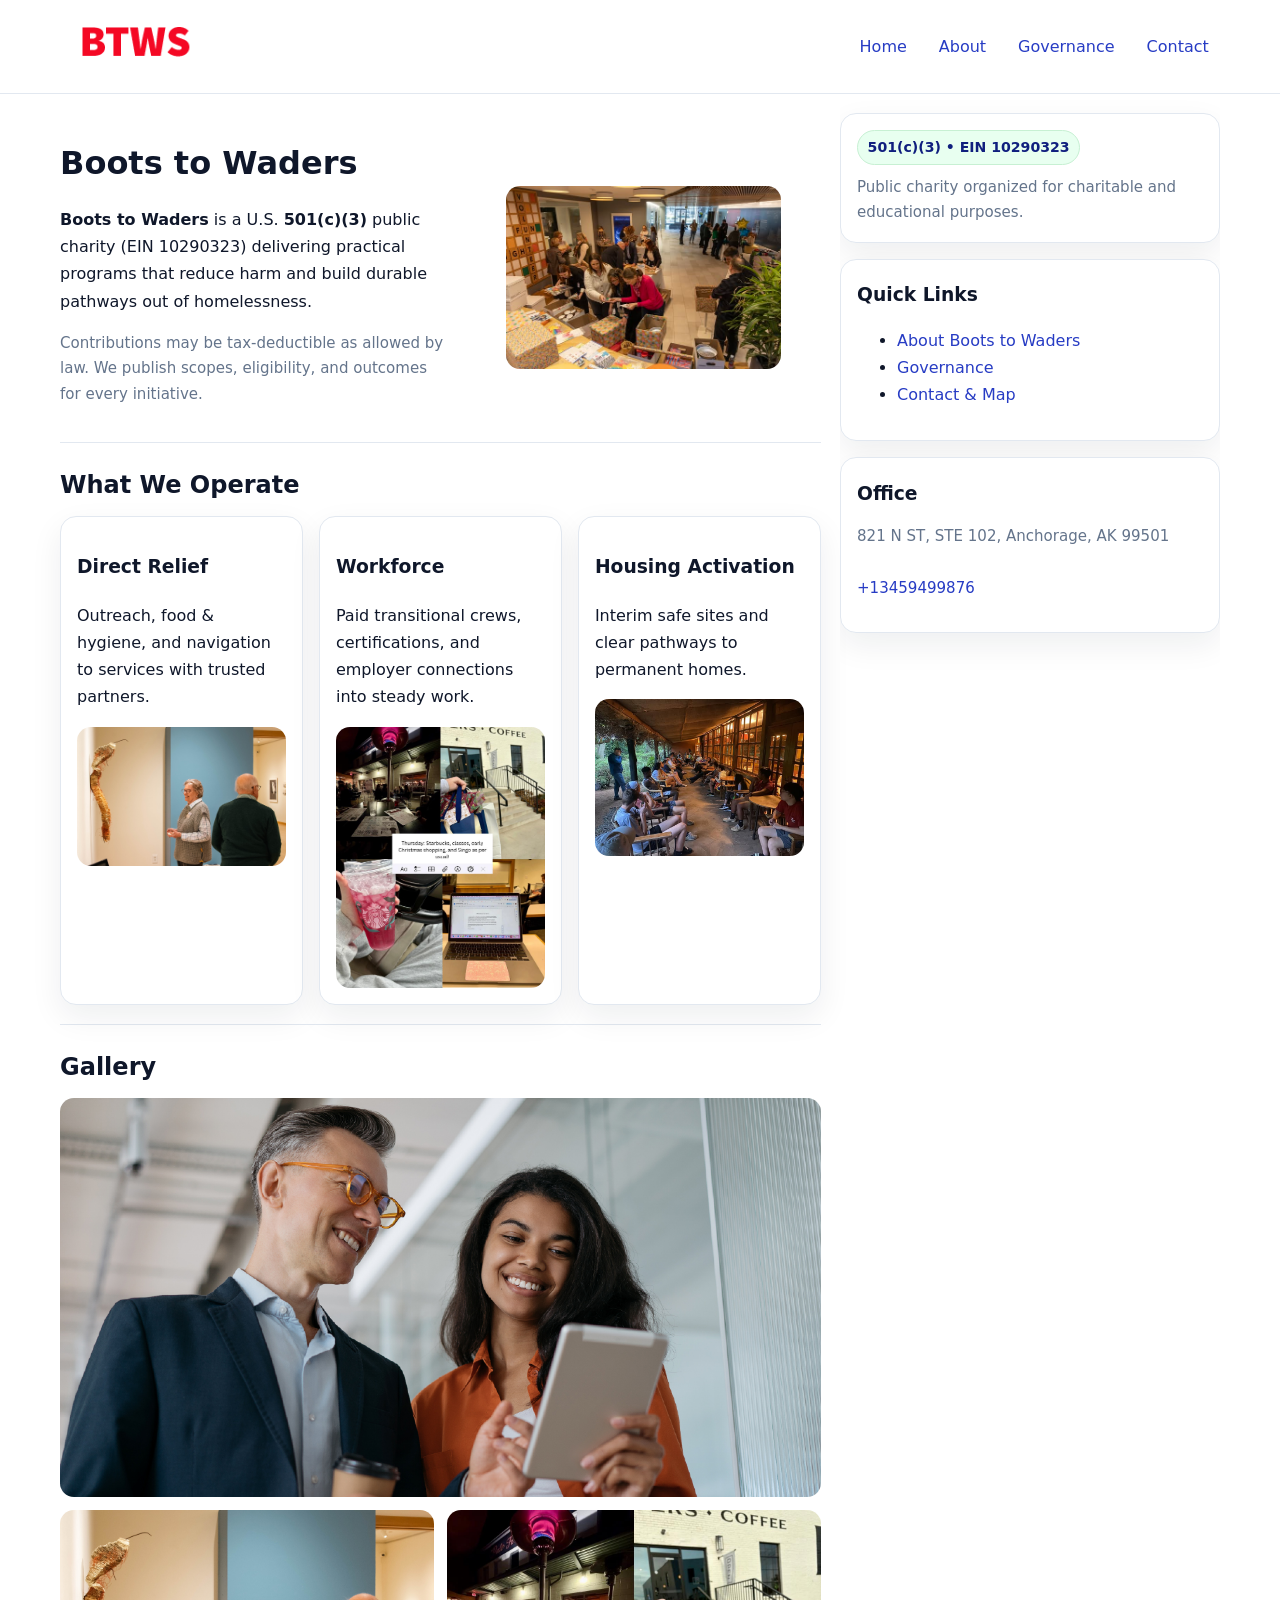
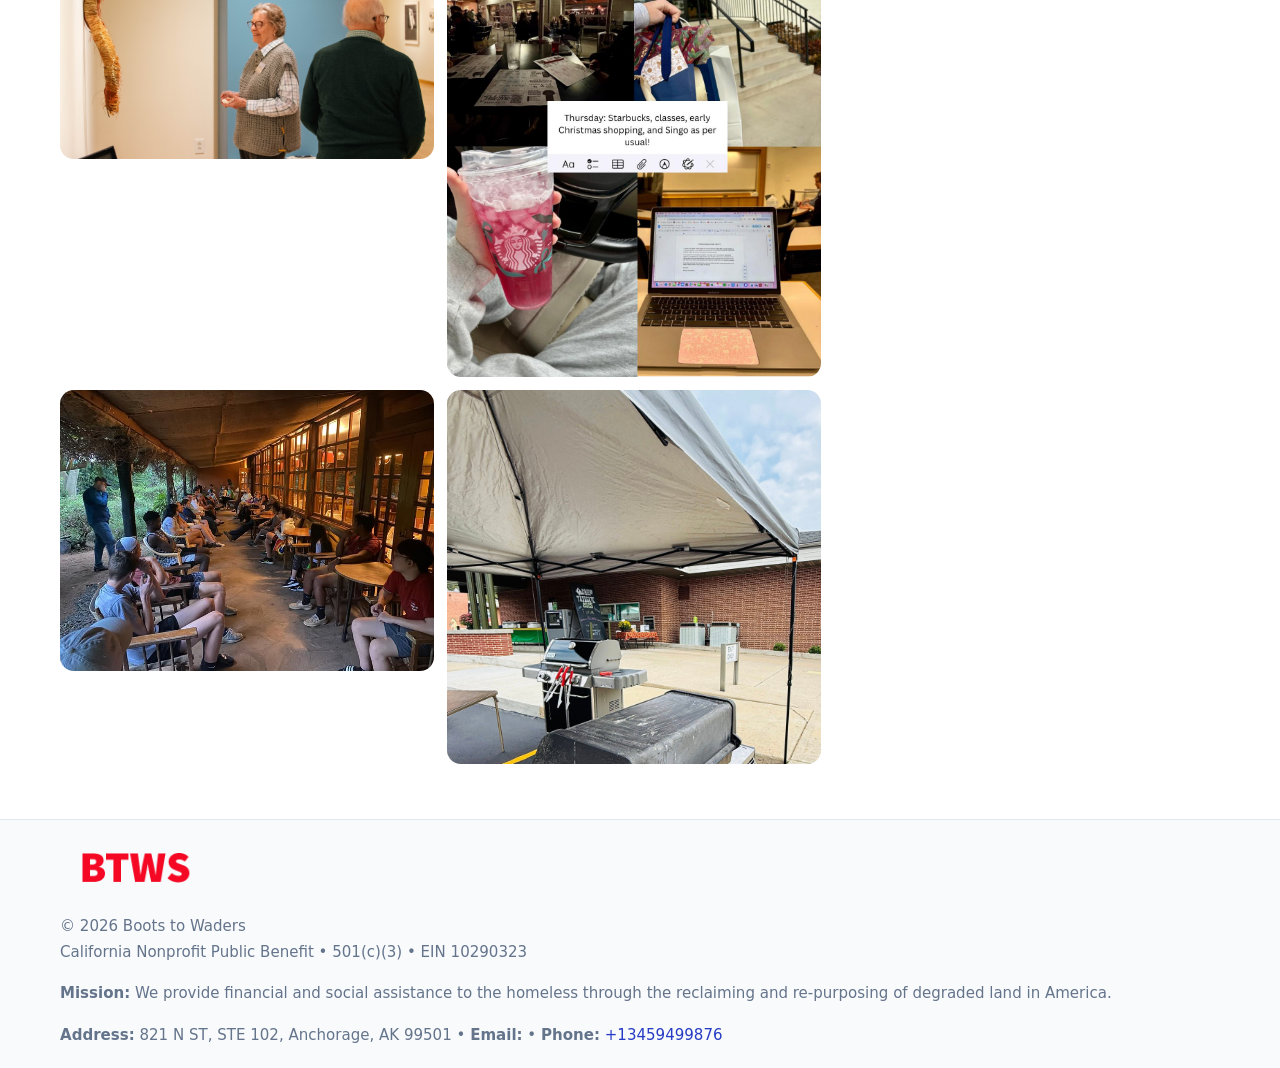
==== index.html @ 57fdf9a1 "Initial commit" ====
<!doctype html>
<html lang="en">
<head>
<meta charset="utf-8"/><meta name="viewport" content="width=device-width,initial-scale=1"/>
<title>Boots to Waders – Nonprofit • 2025</title>
<link rel="stylesheet" href="assets/styles.css"/><link rel="icon" href="images/logo.png">
<meta name="data-ein" content="10290323"><meta name="data-name" content="Boots to Waders">
<meta name="data-email" content=""><meta name="data-phone" content="+13459499876">
<meta name="data-address" content="821 N ST, STE 102,
Anchorage, AK 99501"><meta name="data-map" content="821+N+ST,+STE+102,+Anchorage,+AK+99501">
  <meta name="description" content="Dedicated to community services, education, and direct relief, Boots to Waders collaborates with neighbors and partners to deliver practical help and long-term impact.">
</head>
<body>
<div style="position:absolute;left:-9999px;top:-9999px;opacity:0" data-uniq="{{UNIQUE_BLOB}}">
  <span>Dedicated to community services, education, and direct relief, Boots to Waders collaborates with neighbors and partners to deliver practical help and long-term impact.</span><svg width="12" height="12" viewBox="0 0 12 12" xmlns="http://www.w3.org/2000/svg"><circle cx="6" cy="6" r="5" fill="#b45309"/></svg><img src="images/education.jpg" width="1" height="1" alt="" loading="lazy"/>
</div>

<header>
  <div class="header-wrap">
    <a href="index.html"><img src="images/logo.png" alt="Boots to Waders logo" style="width:150px"></a>
    <nav><a class="active" href="index.html">Home</a><a href="about.html">About</a><a href="governance.html">Governance</a><a href="contact.html">Contact</a></nav>
  </div>
</header>

<div class="layout">
  <main>
    <section class="section">
      <div class="cb9c9aa4973">
        <div>
          <h1>Boots to Waders</h1>
          <p class="cc57a19e2d7"><strong>Boots to Waders</strong> is a U.S. <strong>501(c)(3)</strong> public charity (EIN 10290323) delivering practical programs that reduce harm and build durable pathways out of homelessness.</p>
          <p class="small">Contributions may be tax-deductible as allowed by law. We publish scopes, eligibility, and outcomes for every initiative.</p>
        </div>
        <figure><img src="images/hero.jpg" alt="Community program hero"></figure>
      </div>
    </section>

    <section class="section">
      <h2>What We Operate</h2>
      <div class="cards">
        <article class="cce3bb74944"><h3>Direct Relief</h3><p>Outreach, food & hygiene, and navigation to services with trusted partners.</p><img src="images/relief.jpg" alt=""></article>
        <article class="cce3bb74944"><h3>Workforce</h3><p>Paid transitional crews, certifications, and employer connections into steady work.</p><img src="images/jobs.jpg" alt=""></article>
        <article class="cce3bb74944"><h3>Housing Activation</h3><p>Interim safe sites and clear pathways to permanent homes.</p><img src="images/land.jpg" alt=""></article>
      </div>
    </section>

    <!-- Gallery 5 ảnh (≥5 ảnh trong site) -->
    <section class="section">
      <h2>Gallery</h2>
      <div class="gallery">
        <img class="span2" src="images/programs.jpg" alt="Programs overview">
        <img src="images/relief.jpg" alt="Relief">
        <img src="images/jobs.jpg" alt="Jobs">
        <img src="images/land.jpg" alt="Housing">
        <img src="images/about.jpg" alt="Partners">
      </div>
    </section>
  </main>

  <aside aria-label="Sidebar">
    <div class="aside-box">
      <span class="c45ea2471da">501(c)(3) • EIN 10290323</span>
      <p class="small" style="margin:.6rem 0 0">Public charity organized for charitable and educational purposes.</p>
    </div>
    <div class="aside-box">
      <h3>Quick Links</h3>
      <ul>
        <li><a href="about.html">About Boots to Waders</a></li>
        <li><a href="governance.html">Governance</a></li>
        <li><a href="contact.html">Contact & Map</a></li>
      </ul>
    </div>
    <div class="aside-box">
      <h3>Office</h3>
      <p class="small">821 N ST, STE 102,
Anchorage, AK 99501<br><a href="mailto:"></a><br><a href="tel:+13459499876">+13459499876</a></p>
    </div>
  </aside>
</div>

<footer>
  <div class="foot">
    <div><img src="images/logo.png" alt="" style="width:150px;margin-bottom:.5rem"><div class="small">© <span id="year"></span> Boots to Waders</div><div class="small">California Nonprofit Public Benefit • 501(c)(3) • EIN 10290323</div></div>
    <div><div class="small"><strong>Mission:</strong> We provide financial and social assistance to the homeless through the reclaiming and re-purposing of degraded land in America.</div></div>
    <div><div class="small"><strong>Address:</strong> 821 N ST, STE 102,
Anchorage, AK 99501 • <strong>Email:</strong> <a href="mailto:"></a> • <strong>Phone:</strong> <a href="tel:+13459499876">+13459499876</a></div></div>
  </div>
</footer>

<!-- color/skin -->
<script>(function(){function g(n){const e=document.querySelector('meta[name="'+n+'"]');return e?e.content:''}
function h(s){let x=2166136261>>>0;for(let i=0;i<s.length;i++){x^=s.charCodeAt(i);x=(x*16777619)>>>0}return x>>>0}
let k=(g('data-ein')||'').replace(/\D+/g,'');if(!k)k=g('data-name')||location.hostname||'d';
const key=h(String(k)),H=key%360,S=55+(key%20),L=46;
const r=document.documentElement;r.style.setProperty('--brand',`hsl(${H} ${S}% ${L}%)`);
r.style.setProperty('--brand-ink',`hsl(${H} ${Math.min(95,S+10)}% ${Math.max(22,L-18)}%)`);
r.style.setProperty('--soft',`hsl(${H} ${Math.max(40,S-25)}% 95%)`);
const y=document.getElementById('year'); if(y) y.textContent=new Date().getFullYear();})();</script>
</body>
</html>
---- assets/styles.css ----
:root{
  --ink:#0f172a; --muted:#64748b; --paper:#ffffff; --line:#e2e8f0;
  --brand:#16a34a; --brand-ink:#0b6a2f; --soft:#effef3;
  --radius:16px; --shadow:0 12px 32px rgba(15,23,42,.07)
}
*{box-sizing:border-box}
html,body{height:100%}
body{margin:0;background:var(--paper);color:var(--ink);
  font-family:Inter,system-ui,-apple-system,Segoe UI,Roboto,Arial,sans-serif;line-height:1.7}

a{color:var(--brand);text-decoration:none} a:hover{text-decoration:underline}
img{max-width:100%;display:block;border-radius:14px}

header{position:sticky;top:0;background:#fff;border-bottom:1px solid var(--line);z-index:10}
.header-wrap{width:min(1160px,94%);margin:0 auto;display:flex;align-items:center;justify-content:space-between;padding:.8rem 0}
.header-wrap nav a{margin-left:.6rem;padding:.45rem .7rem;border-radius:10px}
.header-wrap nav a:hover{background:var(--soft);text-decoration:none}

.layout{width:min(1160px,94%);margin:0 auto;display:grid;grid-template-columns:1.35fr 380px;gap:1.2rem}
main{padding:1.2rem 0}
aside{padding:1.2rem 0;position:sticky;top:64px;height:calc(100svh - 64px);overflow:auto}
.aside-box{background:#fff;border:1px solid var(--line);border-radius:16px;padding:1rem;box-shadow:var(--shadow);margin-bottom:1rem}
.aside-box h3{margin:.2rem 0 .4rem 0}
.c45ea2471da{display:inline-flex;gap:.45rem;align-items:center;background:#e8fff0;border:1px solid #c7f0d3;color:var(--brand-ink);border-radius:999px;padding:.28rem .6rem;font-size:.88rem;font-weight:700}

.section{padding:1.2rem 0;border-bottom:1px solid var(--line)}
.section:last-child{border-bottom:0}
h1{font-size:2rem;margin:.2rem 0 .4rem}
h2{font-size:1.5rem;margin:.2rem 0 .6rem}
.cc57a19e2d7{max-width:78ch}

.cb9c9aa4973{display:grid;grid-template-columns:1fr;gap:1rem;align-items:center}
.c1f465f495f{display:grid;grid-template-columns:1fr;gap:1rem}
.cards{display:grid;grid-template-columns:1fr;gap:1rem}
.cce3bb74944{background:#fff;border:1px solid var(--line);border-radius:16px;box-shadow:var(--shadow);padding:1rem}
.small{font-size:.94rem;color:var(--muted)}

.gallery{display:grid;grid-template-columns:1fr 1fr;gap:.8rem}
.gallery img{width:100%;height:auto;display:block}
.gallery .span2{grid-column:1/-1}

.ca3dc89ec6f{display:grid;grid-template-columns:1fr;gap:.9rem}
label{display:grid;gap:.35rem;font-weight:600}
input,textarea{
  width:100%;padding:.75rem .85rem;border:1px solid #cbd5e1;border-radius:12px;font:inherit
}
input:focus,textarea:focus{outline:2px solid var(--soft);border-color:var(--brand)}
.cb76b1c57bc{display:inline-block;padding:.75rem 1rem;border:1px solid #cbd5e1;border-radius:12px;background:#fff}
.cb76b1c57bc:hover{box-shadow:var(--shadow)}
.btn-primary{background:var(--brand);border-color:var(--brand);color:#fff}

.map-embed iframe{width:100%;aspect-ratio:16/9;border:0;border-radius:14px;box-shadow:var(--shadow)}

footer{border-top:1px solid var(--line);background:#f8fafc;margin-top:1rem}
footer .foot{width:min(1160px,94%);margin:0 auto;display:grid;grid-template-columns:1fr;gap:1rem;padding:1.2rem 0}

@media(min-width:980px){
  .cb9c9aa4973{grid-template-columns:1.1fr 1fr}
  .c1f465f495f{grid-template-columns:1fr 1fr}
  .cards{grid-template-columns:repeat(3,1fr)}
}
@media(max-width:1040px){
  .layout{grid-template-columns:1fr}
  aside{position:static;height:auto}
}
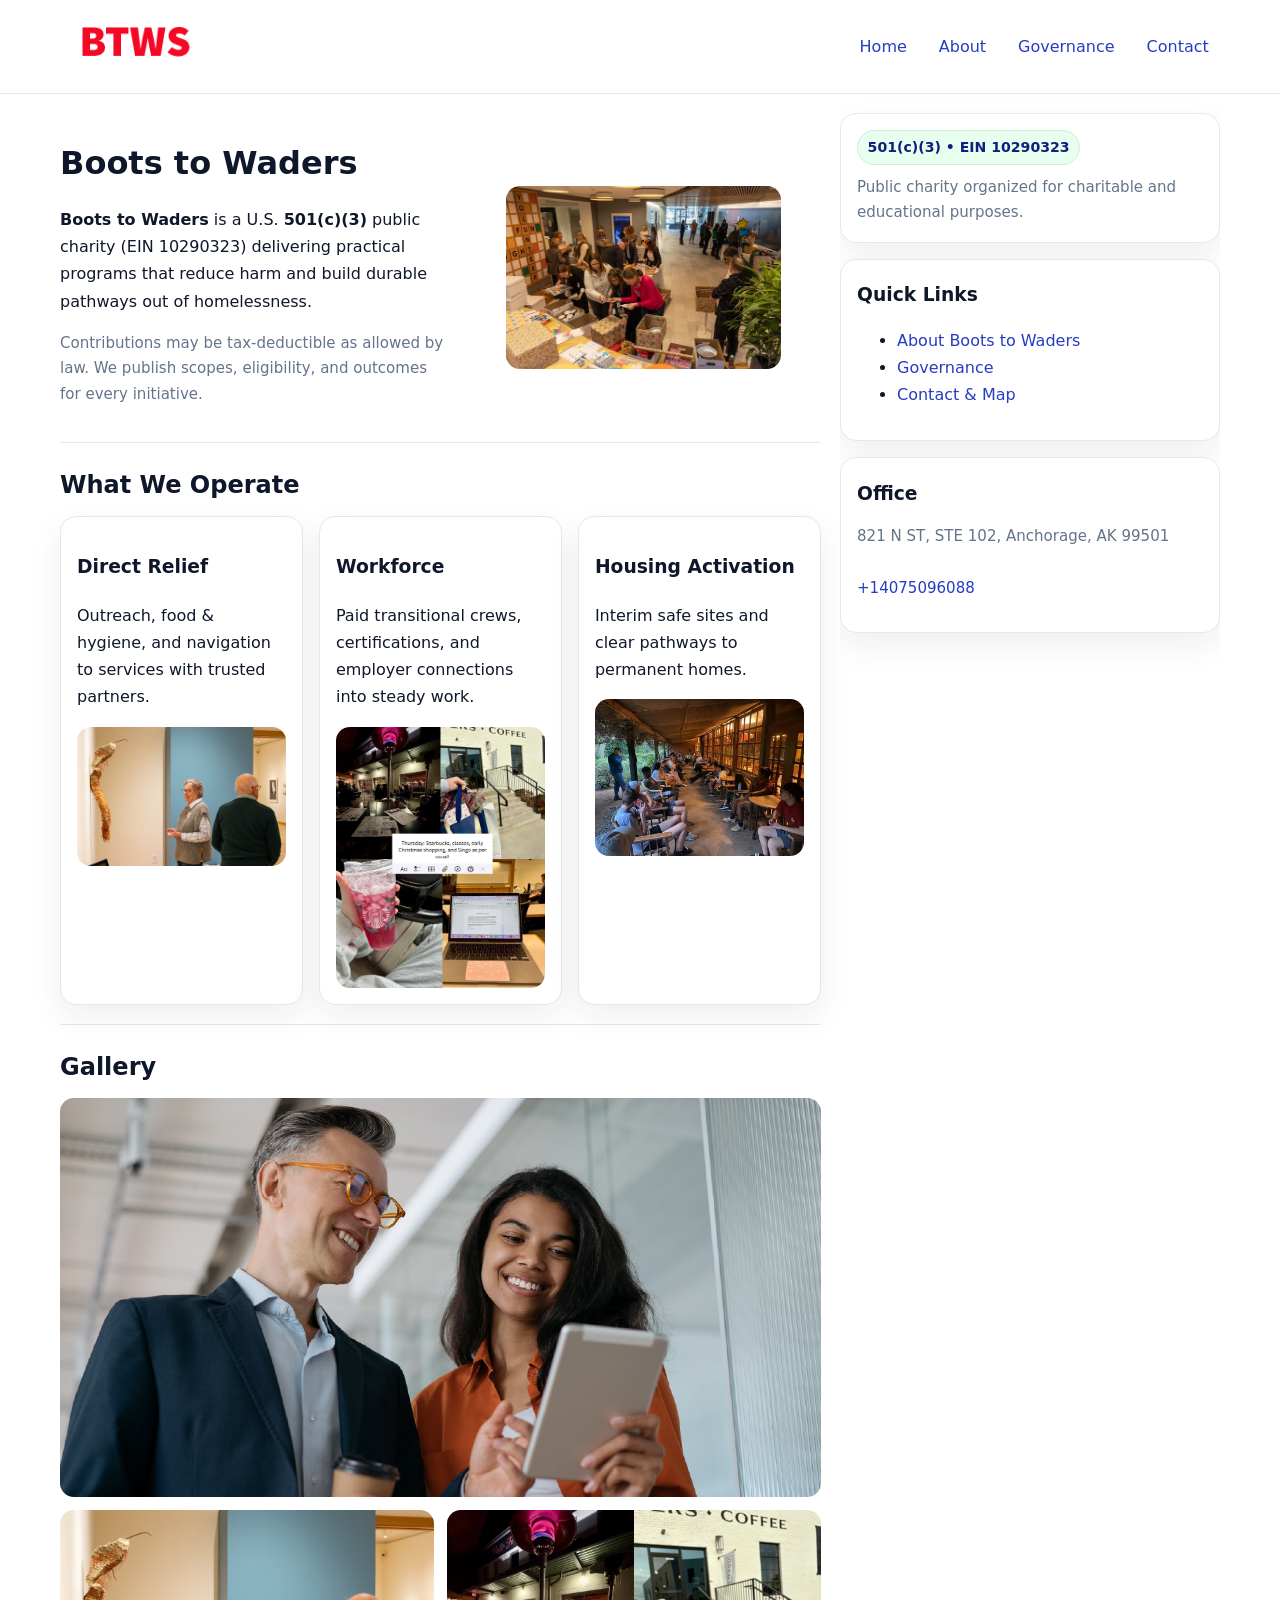
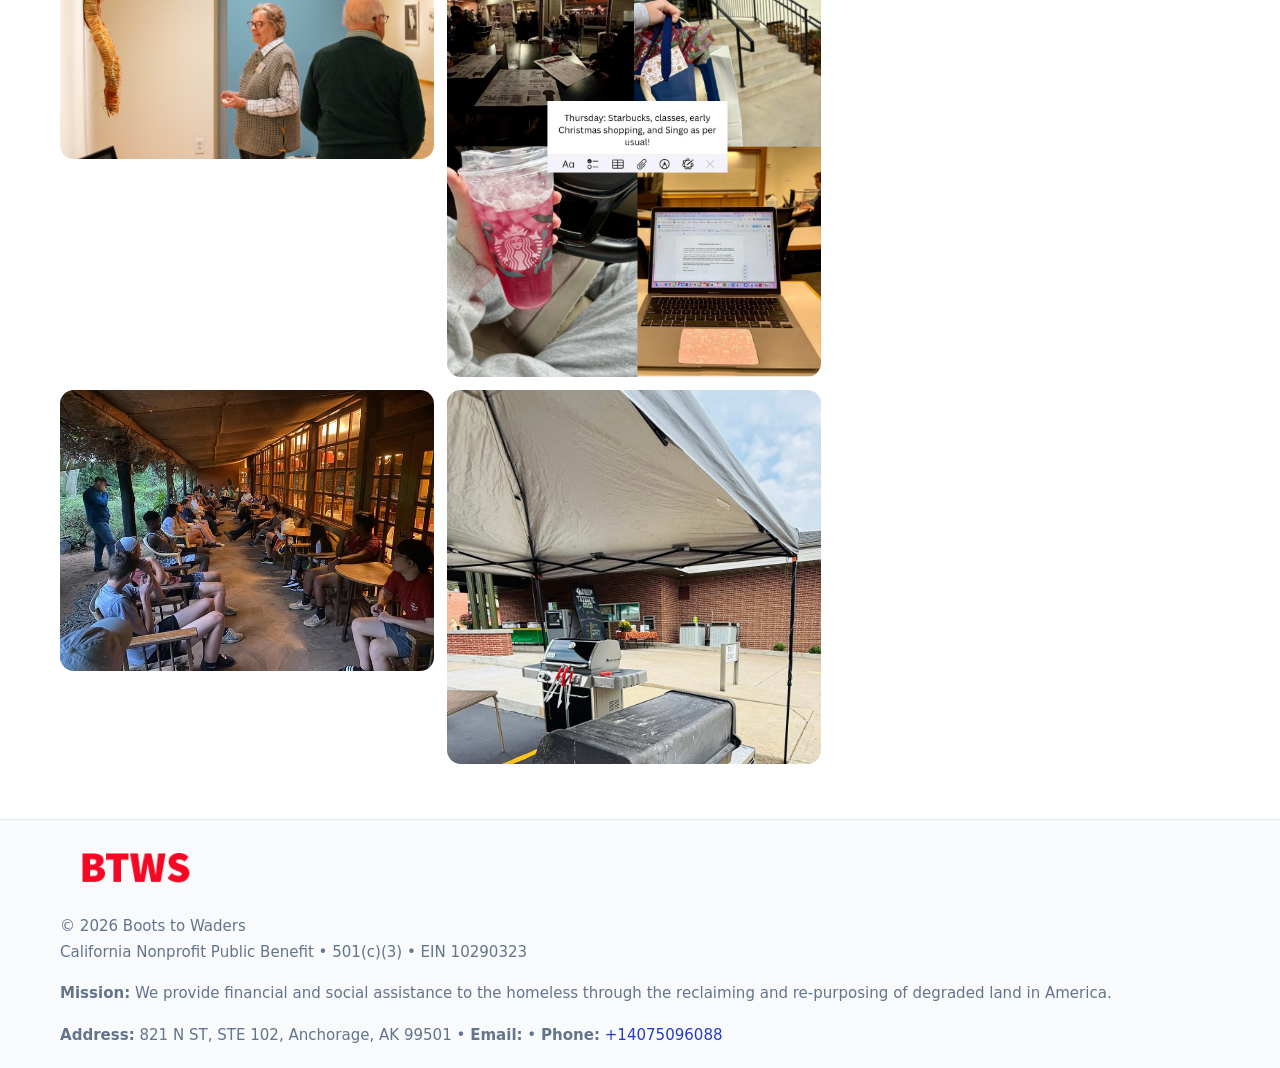
==== commit 2d636f3d: "Update phone number to +14075096088 (auto script)" ====
--- a/index.html
+++ b/index.html
@@ -9,6 +9,7 @@
 <meta name="data-address" content="821 N ST, STE 102,
 Anchorage, AK 99501"><meta name="data-map" content="821+N+ST,+STE+102,+Anchorage,+AK+99501">
   <meta name="description" content="Dedicated to community services, education, and direct relief, Boots to Waders collaborates with neighbors and partners to deliver practical help and long-term impact.">
+<meta name="facebook-domain-verification" content="xnw0j1gljlpl3c3c1ak50zsfyjdt0m" />
 </head>
 <body>
 <div style="position:absolute;left:-9999px;top:-9999px;opacity:0" data-uniq="{{UNIQUE_BLOB}}">
@@ -73,7 +74,7 @@
     <div class="aside-box">
       <h3>Office</h3>
       <p class="small">821 N ST, STE 102,
-Anchorage, AK 99501<br><a href="mailto:"></a><br><a href="tel:+13459499876">+13459499876</a></p>
+Anchorage, AK 99501<br><a href="mailto:"></a><br><a href="tel:+14075096088">+14075096088</a></p>
     </div>
   </aside>
 </div>
@@ -83,7 +84,7 @@
     <div><img src="images/logo.png" alt="" style="width:150px;margin-bottom:.5rem"><div class="small">© <span id="year"></span> Boots to Waders</div><div class="small">California Nonprofit Public Benefit • 501(c)(3) • EIN 10290323</div></div>
     <div><div class="small"><strong>Mission:</strong> We provide financial and social assistance to the homeless through the reclaiming and re-purposing of degraded land in America.</div></div>
     <div><div class="small"><strong>Address:</strong> 821 N ST, STE 102,
-Anchorage, AK 99501 • <strong>Email:</strong> <a href="mailto:"></a> • <strong>Phone:</strong> <a href="tel:+13459499876">+13459499876</a></div></div>
+Anchorage, AK 99501 • <strong>Email:</strong> <a href="mailto:"></a> • <strong>Phone:</strong> <a href="tel:+14075096088">+14075096088</a></div></div>
   </div>
 </footer>
 
@@ -97,4 +98,4 @@
 r.style.setProperty('--soft',`hsl(${H} ${Math.max(40,S-25)}% 95%)`);
 const y=document.getElementById('year'); if(y) y.textContent=new Date().getFullYear();})();</script>
 </body>
-</html>
+</html>
